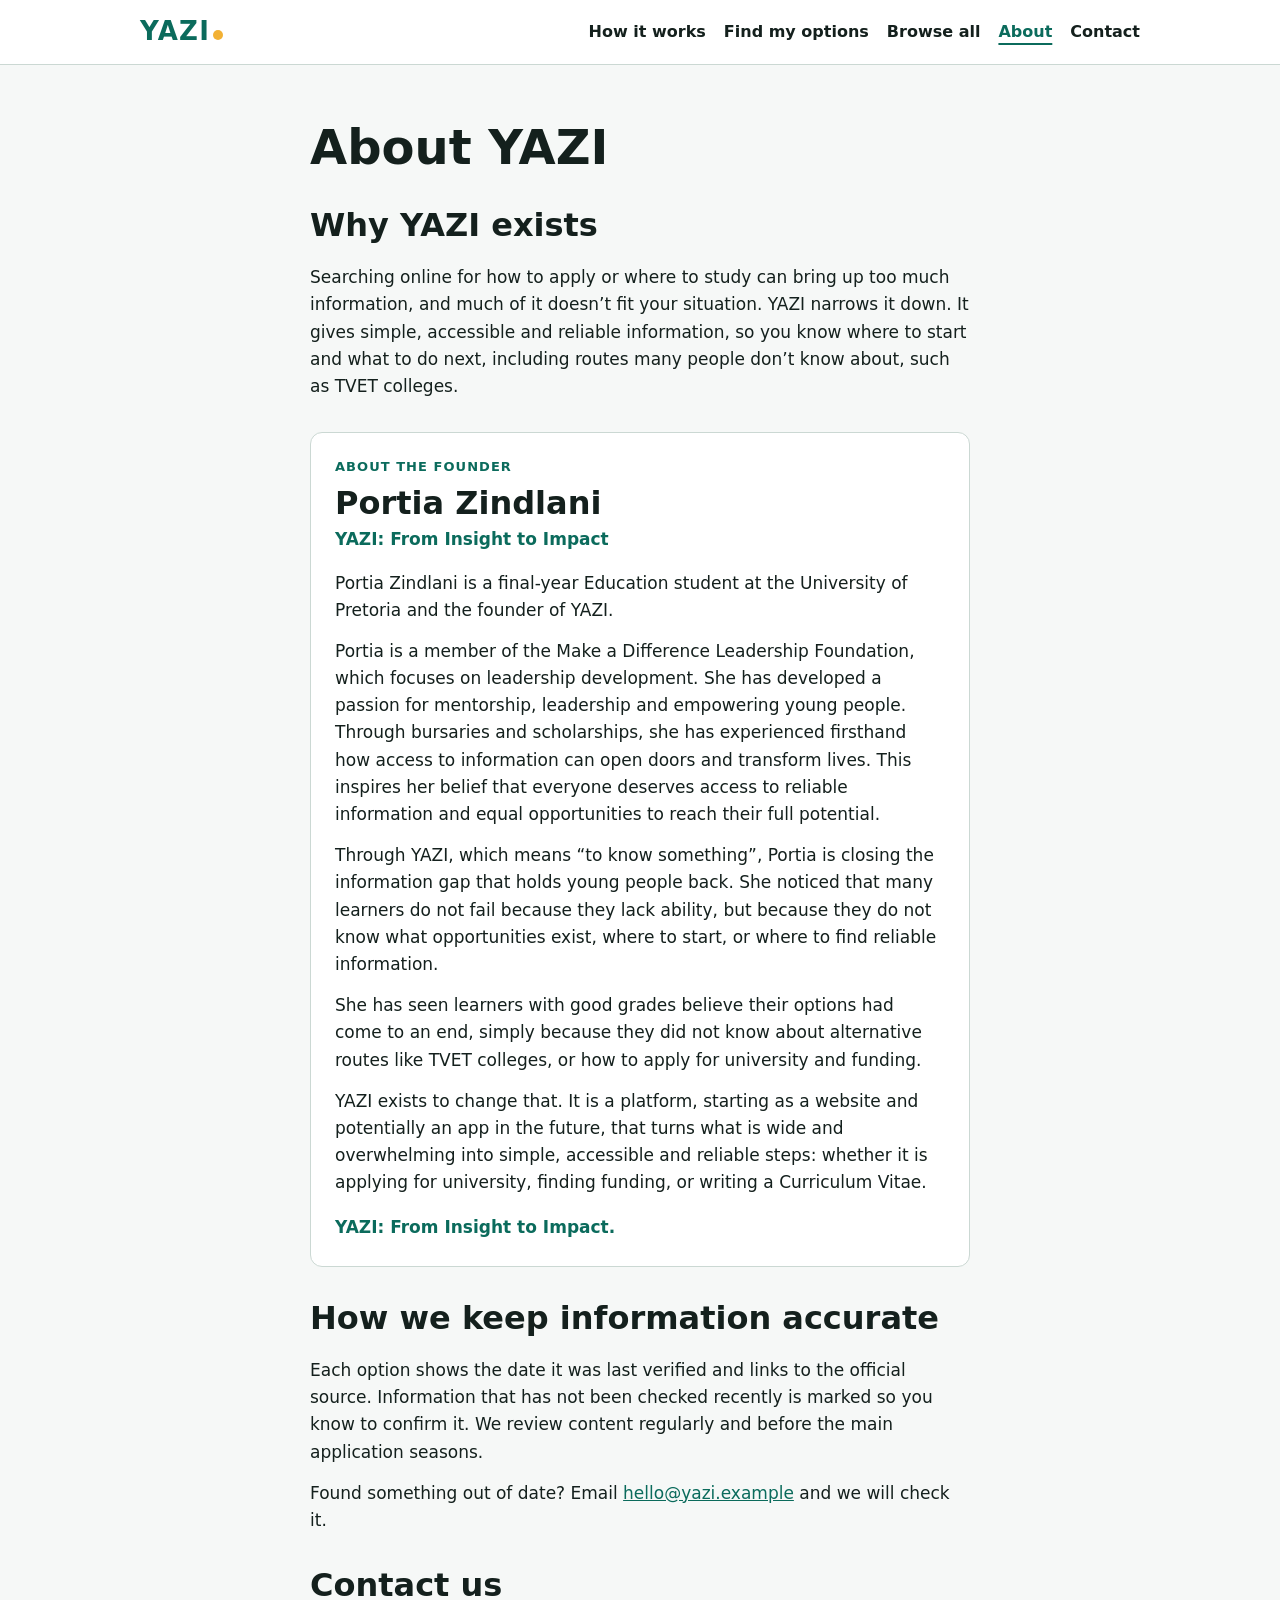
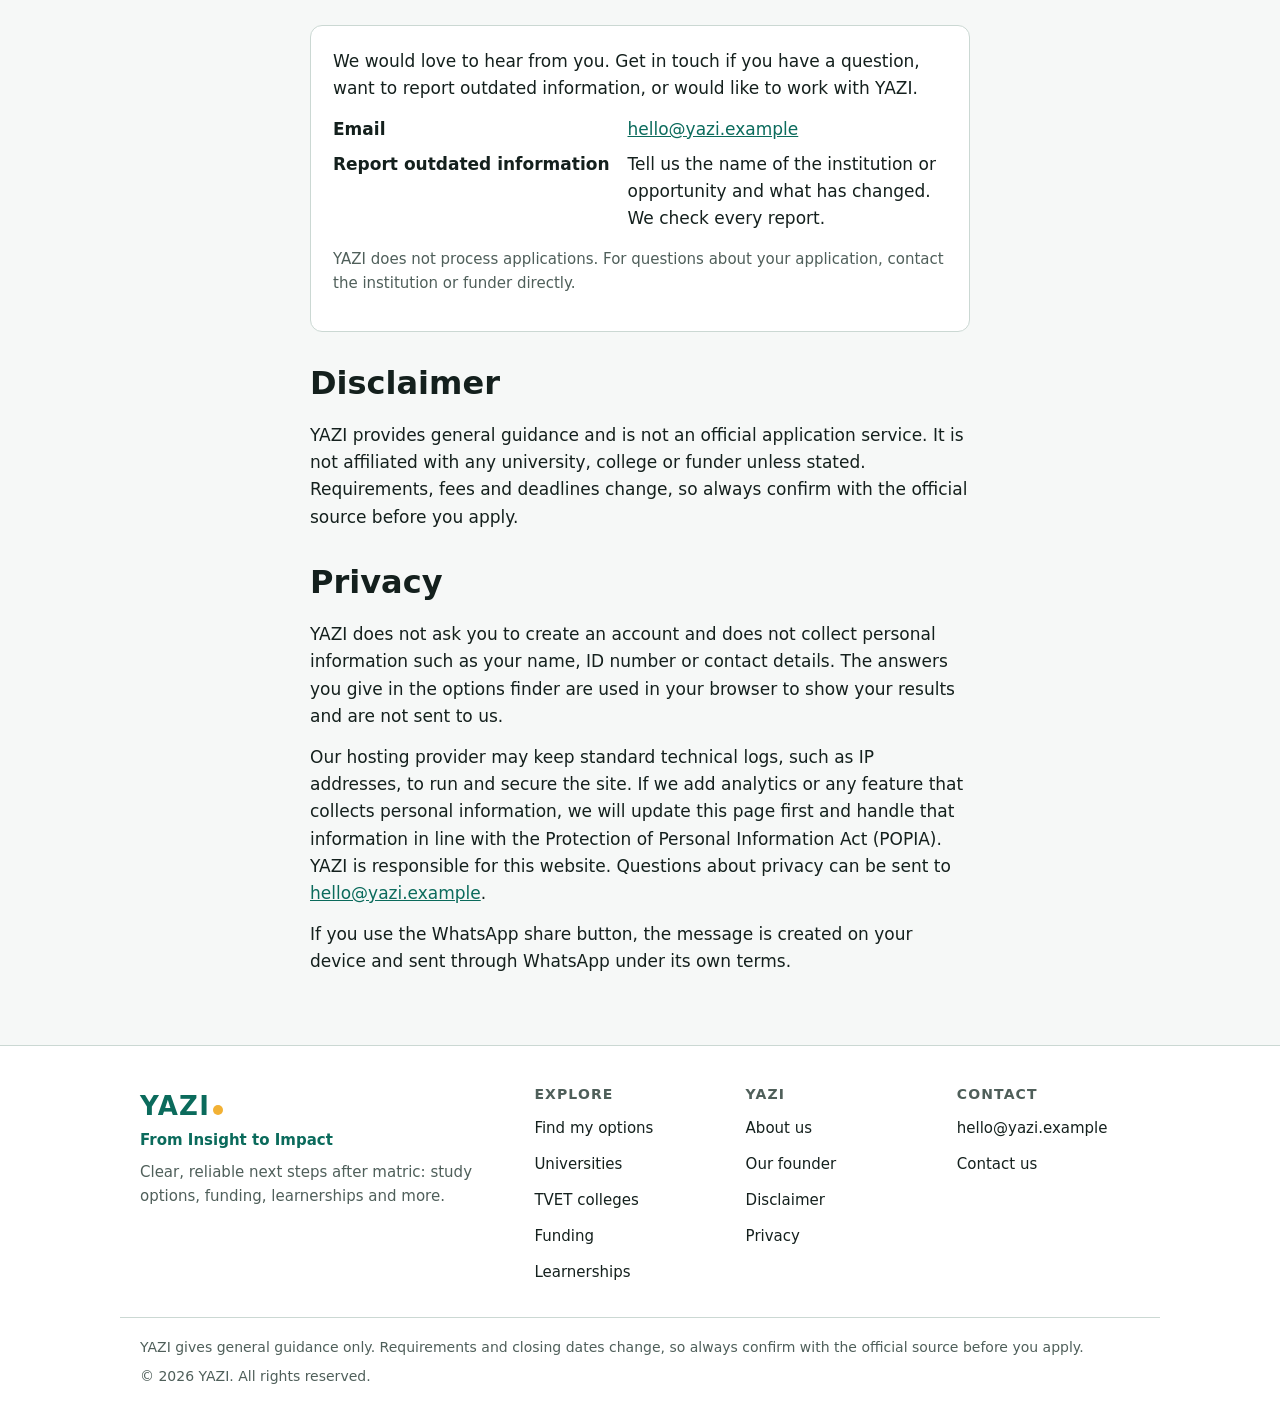
==== about.html @ 692c314c "First version of the YAZI website" ====
<!DOCTYPE html>
<html lang="en">
<head>
<meta charset="utf-8">
<meta name="viewport" content="width=device-width, initial-scale=1">
<title>About YAZI | Accuracy, disclaimer and privacy</title>
<meta name="description" content="Who is behind YAZI, how we keep information accurate, and how we handle your privacy.">
<meta property="og:type" content="website">
<meta property="og:site_name" content="YAZI">
<meta property="og:title" content="About YAZI | Accuracy, disclaimer and privacy">
<meta property="og:description" content="Who is behind YAZI, how we keep information accurate, and how we handle your privacy.">
<meta name="theme-color" content="#0b6b5c">
<link rel="icon" href="data:image/svg+xml,%3Csvg xmlns='http://www.w3.org/2000/svg' viewBox='0 0 100 100'%3E%3Crect width='100' height='100' rx='22' fill='%230b6b5c'/%3E%3Ccircle cx='72' cy='28' r='9' fill='%23f2b134'/%3E%3Ctext x='24' y='72' font-size='56' font-family='sans-serif' font-weight='800' fill='white'%3EY%3C/text%3E%3C/svg%3E">
<link rel="stylesheet" href="css/style.css">
<script>document.documentElement.className+=" js"</script>
</head>
<body>
<a class="skip" href="#main">Skip to the content</a>
<header class="site-header">
  <div class="wrap bar">
    <a class="logo" href="index.html" aria-label="YAZI home">YAZI<i></i></a>
    <button class="menu-btn" type="button" aria-expanded="false" aria-controls="main-nav">Menu</button>
    <nav id="main-nav" aria-label="Main">
      <a href="index.html#how">How it works</a>
      <a href="index.html#finder">Find my options</a>
      <a href="explore.html">Browse all</a>
      <a href="about.html" aria-current="page">About</a>
      <a href="about.html#contact">Contact</a>
    </nav>
  </div>
</header>
<main class="section" id="main">
  <div class="wrap narrow prose">
    <h1>About YAZI</h1>
    <h2>Why YAZI exists</h2>
    <p>Searching online for how to apply or where to study can bring up too much information, and much of it doesn’t fit your situation. YAZI narrows it down. It gives simple, accessible and reliable information, so you know where to start and what to do next, including routes many people don’t know about, such as TVET colleges.</p>

    <section class="founder" aria-labelledby="founder-title">
      <p class="eyebrow2">About the founder</p>
      <h2 id="founder-title">Portia Zindlani</h2>
      <p class="tagline">YAZI: From Insight to Impact</p>
      <p>Portia Zindlani is a final-year Education student at the University of Pretoria and the founder of YAZI.</p>
      <p>Portia is a member of the Make a Difference Leadership Foundation, which focuses on leadership development. She has developed a passion for mentorship, leadership and empowering young people. Through bursaries and scholarships, she has experienced firsthand how access to information can open doors and transform lives. This inspires her belief that everyone deserves access to reliable information and equal opportunities to reach their full potential.</p>
      <p>Through YAZI, which means “to know something”, Portia is closing the information gap that holds young people back. She noticed that many learners do not fail because they lack ability, but because they do not know what opportunities exist, where to start, or where to find reliable information.</p>
      <p>She has seen learners with good grades believe their options had come to an end, simply because they did not know about alternative routes like TVET colleges, or how to apply for university and funding.</p>
      <p>YAZI exists to change that. It is a platform, starting as a website and potentially an app in the future, that turns what is wide and overwhelming into simple, accessible and reliable steps: whether it is applying for university, finding funding, or writing a Curriculum Vitae.</p>
      <p class="tagline">YAZI: From Insight to Impact.</p>
    </section>

    <h2>How we keep information accurate</h2>
    <p>Each option shows the date it was last verified and links to the official source. Information that has not been checked recently is marked so you know to confirm it. We review content regularly and before the main application seasons.</p>
    <p>Found something out of date? Email <a data-email="Outdated information on YAZI" href="#contact">us</a> and we will check it.</p>

    <h2 id="contact">Contact us</h2>
    <div class="contact-box">
      <p>We would love to hear from you. Get in touch if you have a question, want to report outdated information, or would like to work with YAZI.</p>
      <dl class="contact-list">
        <dt>Email</dt><dd><a data-email="Enquiry from the YAZI website" href="#contact">Email us</a></dd>
        <dt>Report outdated information</dt><dd>Tell us the name of the institution or opportunity and what has changed. We check every report.</dd>
      </dl>
      <p class="muted">YAZI does not process applications. For questions about your application, contact the institution or funder directly.</p>
    </div>

    <h2 id="disclaimer">Disclaimer</h2>
    <p>YAZI provides general guidance and is not an official application service. It is not affiliated with any university, college or funder unless stated. Requirements, fees and deadlines change, so always confirm with the official source before you apply.</p>

    <h2 id="privacy">Privacy</h2>
    <p>YAZI does not ask you to create an account and does not collect personal information such as your name, ID number or contact details. The answers you give in the options finder are used in your browser to show your results and are not sent to us.</p>
    <p>Our hosting provider may keep standard technical logs, such as IP addresses, to run and secure the site. If we add analytics or any feature that collects personal information, we will update this page first and handle that information in line with the Protection of Personal Information Act (POPIA). YAZI is responsible for this website. Questions about privacy can be sent to <a data-email="Privacy question" href="#contact">our email</a>.</p>
    <p>If you use the WhatsApp share button, the message is created on your device and sent through WhatsApp under its own terms.</p>
  </div>
</main>
<footer class="site-footer">
  <div class="wrap foot-grid">
    <div class="foot-brand">
      <a class="logo" href="index.html" aria-label="YAZI home">YAZI<i></i></a>
      <p class="foot-tag">From Insight to Impact</p>
      <p class="muted">Clear, reliable next steps after matric: study options, funding, learnerships and more.</p>
    </div>
    <nav class="foot-links" aria-label="Explore">
      <h2>Explore</h2>
      <a href="index.html#finder">Find my options</a>
      <a href="explore.html#universities">Universities</a>
      <a href="explore.html#tvet">TVET colleges</a>
      <a href="explore.html#funding">Funding</a>
      <a href="explore.html#learnerships">Learnerships</a>
    </nav>
    <nav class="foot-links" aria-label="About YAZI">
      <h2>YAZI</h2>
      <a href="about.html">About us</a>
      <a href="about.html#founder-title">Our founder</a>
      <a href="about.html#disclaimer">Disclaimer</a>
      <a href="about.html#privacy">Privacy</a>
    </nav>
    <div class="foot-links">
      <h2>Contact</h2>
      <a data-email="Enquiry from the YAZI website" href="about.html#contact">Email us</a>
      <a href="about.html#contact">Contact us</a>
    </div>
  </div>
  <div class="wrap foot-bottom">
    <p>YAZI gives general guidance only. Requirements and closing dates change, so always confirm with the official source before you apply.</p>
    <p>&copy; <span id="year"></span> YAZI. All rights reserved.</p>
  </div>
</footer>
<script src="js/common.js"></script>
<script>document.getElementById("year").textContent=new Date().getFullYear()</script>
</body>
</html>
---- css/style.css ----
:root{--bg:#f6f8f7;--surface:#fff;--tint:#e8f1ee;--ink:#14201d;--muted:#4f5f5a;--line:#cbd8d3;--brand:#0b6b5c;--brand-ink:#fff;--accent:#f2b134;--warn-bg:#fff4d6;--warn-ink:#4a3600;--radius:12px}
@media (prefers-color-scheme:dark){:root{--bg:#0e1715;--surface:#16231f;--tint:#12201c;--ink:#e8f1ee;--muted:#9fb2ac;--line:#2a3b35;--brand:#4fc4af;--brand-ink:#06201b;--warn-bg:#3a2f0e;--warn-ink:#f6e3ad}}
*{box-sizing:border-box}
html{scroll-behavior:smooth;scroll-padding-top:72px}
body{margin:0;background:var(--bg);color:var(--ink);font:17px/1.6 "Trebuchet MS","Segoe UI",system-ui,sans-serif}
.wrap{max-width:1040px;margin:0 auto;padding:0 20px}
.narrow{max-width:700px}
h1{font-size:clamp(30px,6vw,48px);line-height:1.1;margin:0 0 16px}
h2{font-size:clamp(24px,4vw,32px);line-height:1.2;margin:0 0 20px}
h3{font-size:20px;line-height:1.3;margin:0 0 8px}
p{margin:0 0 14px}
a{color:var(--brand)}
.muted{color:var(--muted);font-size:15px}
.hide{display:none!important}
.skip{position:absolute;left:-999px;top:8px;background:var(--brand);color:var(--brand-ink);padding:10px 14px;border-radius:8px;z-index:10}
.skip:focus{left:8px}
:focus-visible{outline:3px solid var(--accent);outline-offset:2px}
.site-header{position:sticky;top:0;z-index:5;background:var(--surface);border-bottom:1px solid var(--line)}
.bar{display:flex;align-items:center;justify-content:space-between;gap:16px;min-height:64px;flex-wrap:wrap}
.logo{font-weight:800;font-size:26px;letter-spacing:.05em;color:var(--brand);text-decoration:none}
.logo i{display:inline-block;width:10px;height:10px;background:var(--accent);border-radius:50%;margin-left:3px}
nav{display:flex;gap:18px;flex-wrap:wrap}
nav a{color:var(--ink);text-decoration:none;font-weight:600;padding:10px 0;font-size:16px}
nav a:hover{color:var(--brand);text-decoration:underline}
.hero{background:linear-gradient(135deg,#0b6b5c 0%,#08493f 100%);color:#fff;padding:64px 0 72px}
.hero .lead{font-size:19px;max-width:620px;opacity:.95}
.eyebrow{display:inline-block;background:rgba(255,255,255,.16);border-radius:99px;padding:4px 14px;font-size:14px;font-weight:700;margin-bottom:16px}
.actions,.row{display:flex;flex-wrap:wrap;gap:12px;margin-top:8px}
.btn{display:inline-block;background:var(--brand);color:var(--brand-ink);border:2px solid var(--brand);border-radius:10px;padding:13px 22px;font:inherit;font-weight:700;text-decoration:none;cursor:pointer;min-height:50px}
.btn:hover{filter:brightness(1.08)}
.btn.alt{background:transparent;color:var(--brand)}
.hero .btn{background:var(--accent);border-color:var(--accent);color:#2b2100}
.hero .btn.alt{background:transparent;border-color:#fff;color:#fff}
.link{background:none;border:0;color:var(--brand);text-decoration:underline;font:inherit;padding:12px 0;min-height:44px;cursor:pointer}
.notice{background:var(--warn-bg);color:var(--warn-ink);border-radius:var(--radius);padding:12px 16px;font-size:15px;margin:22px 0 0}
.section{padding:56px 0}
.section.tint{background:var(--tint)}
.grid3{display:grid;grid-template-columns:repeat(auto-fit,minmax(250px,1fr));gap:18px}
.tile{background:var(--surface);border:1px solid var(--line);border-radius:var(--radius);padding:22px}
.tile p{margin:0;color:var(--muted)}
.num{display:inline-grid;place-items:center;width:34px;height:34px;border-radius:50%;background:var(--accent);color:#2b2100;font-weight:800;margin-bottom:10px}
.panel{background:var(--surface);border:1px solid var(--line);border-radius:var(--radius);padding:24px}
.prog{height:6px;background:var(--line);border-radius:3px;margin-bottom:16px;overflow:hidden}
.prog b{display:block;height:100%;background:var(--brand);transition:width .25s}
.opts{display:grid;gap:10px}
.opt{width:100%;text-align:left;padding:14px 16px;background:var(--surface);color:var(--ink);border:2px solid var(--line);border-radius:10px;font:inherit;min-height:56px;cursor:pointer}
.opt small{display:block;color:var(--muted);font-size:14px}
.opt:hover{border-color:var(--brand)}
select{width:100%;padding:14px;border:2px solid var(--line);border-radius:10px;background:var(--surface);color:var(--ink);font:inherit;min-height:56px;margin-bottom:12px}
.hope{font-size:19px;font-weight:700;border-left:6px solid var(--accent);padding:4px 0 4px 14px;margin:0 0 20px}
.card{background:var(--bg);border:1px solid var(--line);border-radius:var(--radius);padding:18px;margin:0 0 16px}
.card h3{font-size:21px}
.card h4{margin:14px 0 4px;font-size:15px;color:var(--muted)}
.card ul,.card ol{margin:0;padding-left:22px}
.card li{margin-bottom:4px}
.meta{font-size:14px;color:var(--muted);border-top:1px solid var(--line);margin-top:14px;padding-top:10px}
.stale{color:var(--warn-ink);background:var(--warn-bg);border-radius:6px;padding:4px 8px;display:inline-block;margin-top:4px}
.prose h2{margin-top:32px}
.site-footer{border-top:1px solid var(--line);padding:28px 0;font-size:15px;background:var(--surface)}
.site-footer p{margin:0 0 8px}
@media (max-width:560px){.hero{padding:44px 0 52px}.panel{padding:18px}}
@media (prefers-reduced-motion:reduce){html{scroll-behavior:auto}*{transition:none!important}}
.lead2{font-size:19px;color:var(--muted)}
.tabs{display:flex;flex-wrap:wrap;gap:8px;margin:18px 0 10px}
.tabs button{font:inherit;font-weight:700;padding:10px 18px;border-radius:99px;border:2px solid var(--brand);background:transparent;color:var(--brand);cursor:pointer;min-height:44px}
.tabs button[aria-pressed="true"]{background:var(--brand);color:var(--brand-ink)}
.filters{display:grid;grid-template-columns:repeat(auto-fit,minmax(210px,1fr));gap:12px;margin:12px 0}
.filters label{font-size:14px;font-weight:700;color:var(--muted)}
.filters select,.filters input{display:block;width:100%;margin:4px 0 0;padding:12px;border:2px solid var(--line);border-radius:10px;background:var(--surface);color:var(--ink);font:inherit;min-height:48px}
.badges{display:flex;flex-wrap:wrap;gap:6px;margin:0 0 10px}
.badge{font-size:13px;font-weight:700;padding:3px 10px;border-radius:99px;border:1px solid var(--line);background:var(--surface);color:var(--muted)}
.badge.s-open{border-color:var(--brand);color:var(--brand)}
.badge.s-soon{background:var(--warn-bg);color:var(--warn-ink);border-color:var(--accent)}
.badge.s-closed{text-decoration:line-through;text-decoration-thickness:1px}
.card .row{margin:10px 0}
.card .btn{padding:10px 16px;min-height:44px;font-size:16px}
.note{margin:0 0 4px}
.dirsum{margin:0 0 10px}

:root{color-scheme:light dark}
option{background:var(--surface);color:var(--ink)}
.notice:empty{display:none}
@media print{.site-header,.site-footer,.row,.no-print{display:none!important}body{background:#fff;color:#000}.card{break-inside:avoid}}
.founder{background:var(--surface);border:1px solid var(--line);border-radius:var(--radius);padding:24px;margin:32px 0}
.founder h2{margin:0 0 4px}
.eyebrow2{text-transform:uppercase;letter-spacing:.08em;font-size:13px;font-weight:800;color:var(--brand);margin:0 0 6px}
.tagline{font-weight:700;color:var(--brand);margin:0 0 16px}
.founder .tagline:last-child{margin:18px 0 0}
.facnote{background:var(--surface);border:1px solid var(--line);border-radius:var(--radius);padding:16px 18px;margin:0 0 20px}
.facnote h3{font-size:18px;margin:0 0 6px}
.facnote p:last-child{margin:0}

/* Footer */
.site-footer{padding:40px 0 24px}
.foot-grid{display:grid;grid-template-columns:2fr 1fr 1fr 1fr;gap:28px}
.foot-tag{font-weight:700;color:var(--brand);margin:6px 0 8px}
.foot-links{display:flex;flex-direction:column;gap:2px}
.foot-links h2{font-size:14px;text-transform:uppercase;letter-spacing:.08em;color:var(--muted);margin:0 0 6px}
.foot-links a{color:var(--ink);text-decoration:none;padding:5px 0;font-weight:400;font-size:15px}
.foot-links a:hover{color:var(--brand);text-decoration:underline}
.foot-bottom{border-top:1px solid var(--line);margin-top:28px;padding-top:18px;color:var(--muted);font-size:14px}
.foot-bottom p{margin:0 0 6px}
@media (max-width:700px){.foot-grid{grid-template-columns:1fr 1fr}.foot-brand{grid-column:1/-1}}


/* Navigation */
.menu-btn{display:none;font:inherit;font-weight:700;background:transparent;color:var(--brand);border:2px solid var(--brand);border-radius:10px;padding:8px 16px;min-height:44px;cursor:pointer}
nav a[aria-current="page"]{color:var(--brand);text-decoration:underline;text-underline-offset:6px;text-decoration-thickness:2px}
@media (max-width:760px){
  .js .menu-btn{display:inline-block}
  .js #main-nav{display:none;width:100%;flex-direction:column;gap:0;padding:0 0 12px}
  .js #main-nav.open{display:flex}
  .js #main-nav a{padding:12px 0;border-top:1px solid var(--line)}
}
/* Browse by category */
.cats{display:grid;grid-template-columns:repeat(auto-fit,minmax(180px,1fr));gap:14px}
.cat{display:block;background:var(--surface);border:1px solid var(--line);border-radius:var(--radius);padding:18px;text-decoration:none;color:var(--ink)}
.cat strong{display:block;font-size:18px;color:var(--brand);margin-bottom:4px}
.cat span{color:var(--muted);font-size:15px}
.cat:hover{border-color:var(--brand)}
/* Explore */
.shown-row{display:flex;justify-content:space-between;align-items:center;gap:12px;flex-wrap:wrap}
.shown-row p{margin:0}

/* Contact */
.contact-box{background:var(--surface);border:1px solid var(--line);border-radius:var(--radius);padding:22px;margin:0 0 8px}
.contact-list{display:grid;grid-template-columns:max-content 1fr;gap:8px 18px;margin:0 0 14px}
.contact-list dt{font-weight:700}
.contact-list dd{margin:0}
@media (max-width:560px){.contact-list{grid-template-columns:1fr}.contact-list dd{margin-bottom:8px}}

.bar{gap:14px 20px}
@media (max-width:760px){.js .menu-btn{margin-left:auto}}

/* Smooth motion */
@keyframes fadeIn{from{opacity:0;transform:translateY(6px)}to{opacity:1;transform:none}}
@keyframes slideIn{from{opacity:0;transform:translateX(18px)}to{opacity:1;transform:none}}
@keyframes slideBack{from{opacity:0;transform:translateX(-18px)}to{opacity:1;transform:none}}
@keyframes menuIn{from{opacity:0;transform:translateY(-6px)}to{opacity:1;transform:none}}
.fade-in{animation:fadeIn .28s cubic-bezier(.2,.7,.2,1) both}
.slide-in{animation:slideIn .26s cubic-bezier(.2,.7,.2,1) both}
.slide-in.back{animation-name:slideBack}
#finder .panel{will-change:height}
.btn,.opt,.tabs button,.link,.cat,.menu-btn,nav a,.foot-links a,select,input{transition:background-color .18s ease,border-color .18s ease,color .18s ease,box-shadow .18s ease,transform .12s ease,filter .18s ease}
.btn:active,.opt:active,.tabs button:active,.cat:active{transform:scale(.98)}
.opt.chosen{border-color:var(--brand);background:var(--tint)}
.opt:focus-visible{border-color:var(--brand)}
.cat:hover{transform:translateY(-2px)}
.prog b{transition:width .35s cubic-bezier(.2,.7,.2,1)}
@media (max-width:760px){.js #main-nav.open{animation:menuIn .2s ease-out both}}
@media (prefers-reduced-motion:reduce){.fade-in,.slide-in,.js #main-nav.open{animation:none!important}.cat:hover{transform:none}}
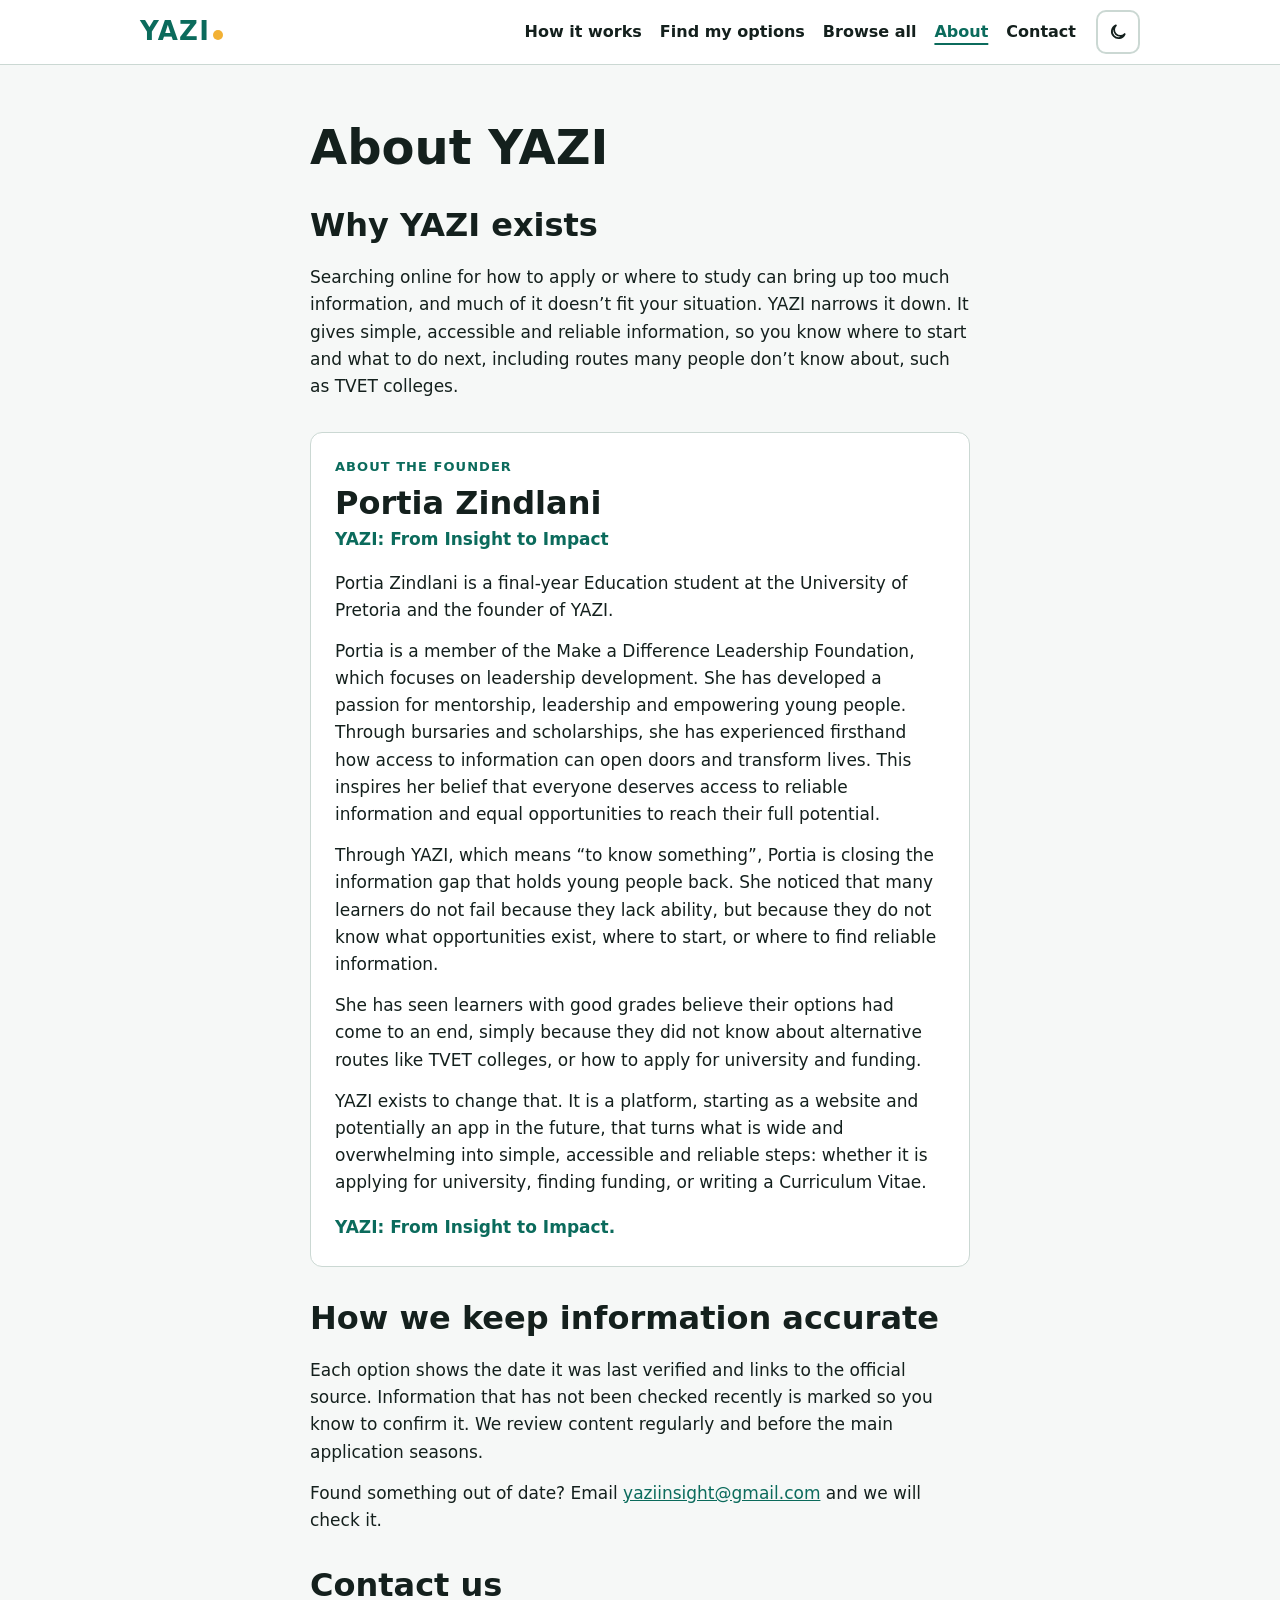
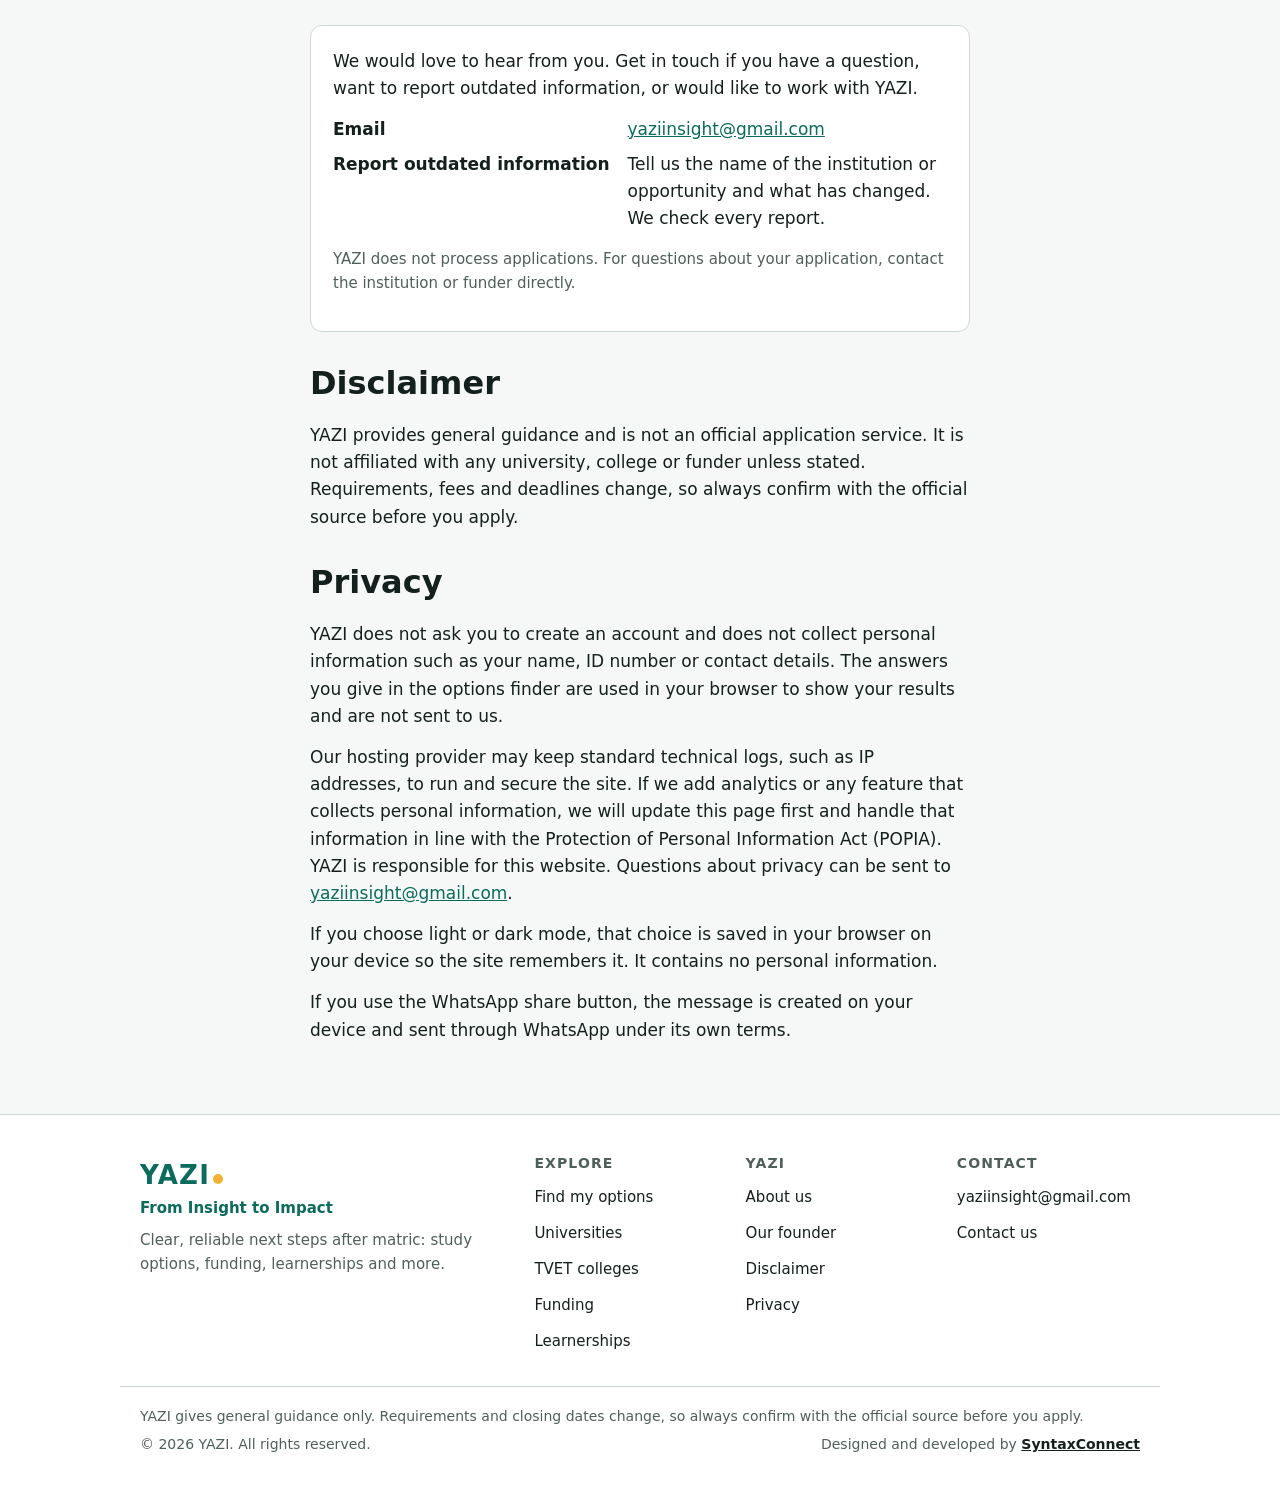
==== commit 3c771e33: "Contact email, live data updates, SyntaxConnect page, dark mode" ====
--- a/about.html
+++ b/about.html
@@ -12,7 +12,7 @@
 <meta name="theme-color" content="#0b6b5c">
 <link rel="icon" href="data:image/svg+xml,%3Csvg xmlns='http://www.w3.org/2000/svg' viewBox='0 0 100 100'%3E%3Crect width='100' height='100' rx='22' fill='%230b6b5c'/%3E%3Ccircle cx='72' cy='28' r='9' fill='%23f2b134'/%3E%3Ctext x='24' y='72' font-size='56' font-family='sans-serif' font-weight='800' fill='white'%3EY%3C/text%3E%3C/svg%3E">
 <link rel="stylesheet" href="css/style.css">
-<script>document.documentElement.className+=" js"</script>
+<script>document.documentElement.className+=" js";try{var t=localStorage.getItem("yazi-theme");if(t==="light"||t==="dark")document.documentElement.setAttribute("data-theme",t)}catch(e){}</script>
 </head>
 <body>
 <a class="skip" href="#main">Skip to the content</a>
@@ -27,6 +27,10 @@
       <a href="about.html" aria-current="page">About</a>
       <a href="about.html#contact">Contact</a>
     </nav>
+    <button class="theme-btn" type="button" aria-label="Switch to dark mode" title="Switch to dark mode">
+      <svg class="i-moon" aria-hidden="true" width="20" height="20" viewBox="0 0 24 24" fill="none" stroke="currentColor" stroke-width="2.2" stroke-linecap="round" stroke-linejoin="round"><path d="M20 14.5A8 8 0 1 1 9.5 4a6.5 6.5 0 0 0 10.5 10.5Z"/></svg>
+      <svg class="i-sun" aria-hidden="true" width="20" height="20" viewBox="0 0 24 24" fill="none" stroke="currentColor" stroke-width="2.2" stroke-linecap="round" stroke-linejoin="round"><circle cx="12" cy="12" r="4.2"/><path d="M12 2.5v2.2M12 19.3v2.2M2.5 12h2.2M19.3 12h2.2M5.3 5.3l1.6 1.6M17.1 17.1l1.6 1.6M5.3 18.7l1.6-1.6M17.1 6.9l1.6-1.6"/></svg>
+    </button>
   </div>
 </header>
 <main class="section" id="main">
@@ -67,6 +71,7 @@
     <h2 id="privacy">Privacy</h2>
     <p>YAZI does not ask you to create an account and does not collect personal information such as your name, ID number or contact details. The answers you give in the options finder are used in your browser to show your results and are not sent to us.</p>
     <p>Our hosting provider may keep standard technical logs, such as IP addresses, to run and secure the site. If we add analytics or any feature that collects personal information, we will update this page first and handle that information in line with the Protection of Personal Information Act (POPIA). YAZI is responsible for this website. Questions about privacy can be sent to <a data-email="Privacy question" href="#contact">our email</a>.</p>
+    <p>If you choose light or dark mode, that choice is saved in your browser on your device so the site remembers it. It contains no personal information.</p>
     <p>If you use the WhatsApp share button, the message is created on your device and sent through WhatsApp under its own terms.</p>
   </div>
 </main>
@@ -100,7 +105,7 @@
   </div>
   <div class="wrap foot-bottom">
     <p>YAZI gives general guidance only. Requirements and closing dates change, so always confirm with the official source before you apply.</p>
-    <p>&copy; <span id="year"></span> YAZI. All rights reserved.</p>
+    <div class="foot-legal"><p>&copy; <span id="year"></span> YAZI. All rights reserved.</p><p>Designed and developed by <a class="credit" href="syntaxconnect.html">SyntaxConnect</a></p></div>
   </div>
 </footer>
 <script src="js/common.js"></script>
--- a/css/style.css
+++ b/css/style.css
@@ -1,5 +1,8 @@
 :root{--bg:#f6f8f7;--surface:#fff;--tint:#e8f1ee;--ink:#14201d;--muted:#4f5f5a;--line:#cbd8d3;--brand:#0b6b5c;--brand-ink:#fff;--accent:#f2b134;--warn-bg:#fff4d6;--warn-ink:#4a3600;--radius:12px}
-@media (prefers-color-scheme:dark){:root{--bg:#0e1715;--surface:#16231f;--tint:#12201c;--ink:#e8f1ee;--muted:#9fb2ac;--line:#2a3b35;--brand:#4fc4af;--brand-ink:#06201b;--warn-bg:#3a2f0e;--warn-ink:#f6e3ad}}
+:root{color-scheme:light}
+/* Dark mode: follows the device unless the visitor picks a mode with the header switch */
+@media (prefers-color-scheme:dark){:root:not([data-theme=light]){--bg:#0e1715;--surface:#16231f;--tint:#12201c;--ink:#e8f1ee;--muted:#9fb2ac;--line:#2a3b35;--brand:#4fc4af;--brand-ink:#06201b;--warn-bg:#3a2f0e;--warn-ink:#f6e3ad;color-scheme:dark}}
+:root[data-theme=dark]{--bg:#0e1715;--surface:#16231f;--tint:#12201c;--ink:#e8f1ee;--muted:#9fb2ac;--line:#2a3b35;--brand:#4fc4af;--brand-ink:#06201b;--warn-bg:#3a2f0e;--warn-ink:#f6e3ad;color-scheme:dark}
 *{box-sizing:border-box}
 html{scroll-behavior:smooth;scroll-padding-top:72px}
 body{margin:0;background:var(--bg);color:var(--ink);font:17px/1.6 "Trebuchet MS","Segoe UI",system-ui,sans-serif}
@@ -149,3 +152,24 @@
 .prog b{transition:width .35s cubic-bezier(.2,.7,.2,1)}
 @media (max-width:760px){.js #main-nav.open{animation:menuIn .2s ease-out both}}
 @media (prefers-reduced-motion:reduce){.fade-in,.slide-in,.js #main-nav.open{animation:none!important}.cat:hover{transform:none}}
+
+
+.foot-legal{display:flex;justify-content:space-between;flex-wrap:wrap;gap:4px 24px}
+.foot-legal strong{color:var(--ink)}
+.foot-legal .credit{color:var(--ink);font-weight:700}
+.foot-legal .credit:hover{color:var(--brand)}
+
+/* Light / dark switch */
+.theme-btn{display:inline-flex;align-items:center;justify-content:center;width:44px;height:44px;flex:none;border-radius:10px;border:2px solid var(--line);background:transparent;color:var(--ink);cursor:pointer;transition:border-color .18s ease,color .18s ease,background-color .18s ease,transform .12s ease}
+.theme-btn:hover{border-color:var(--brand);color:var(--brand)}
+.theme-btn:active{transform:scale(.94)}
+.theme-btn .i-sun{display:none}
+.theme-btn[data-mode=dark] .i-sun{display:block}
+.theme-btn[data-mode=dark] .i-moon{display:none}
+.theme-anim,.theme-anim *{transition:background-color .3s ease,color .3s ease,border-color .3s ease!important}
+@media (max-width:760px){
+  .js .theme-btn{order:1;margin-left:auto}
+  .js .menu-btn{order:2;margin-left:0}
+  .js #main-nav{order:3}
+}
+@media (min-width:761px){#main-nav{margin-left:auto}}
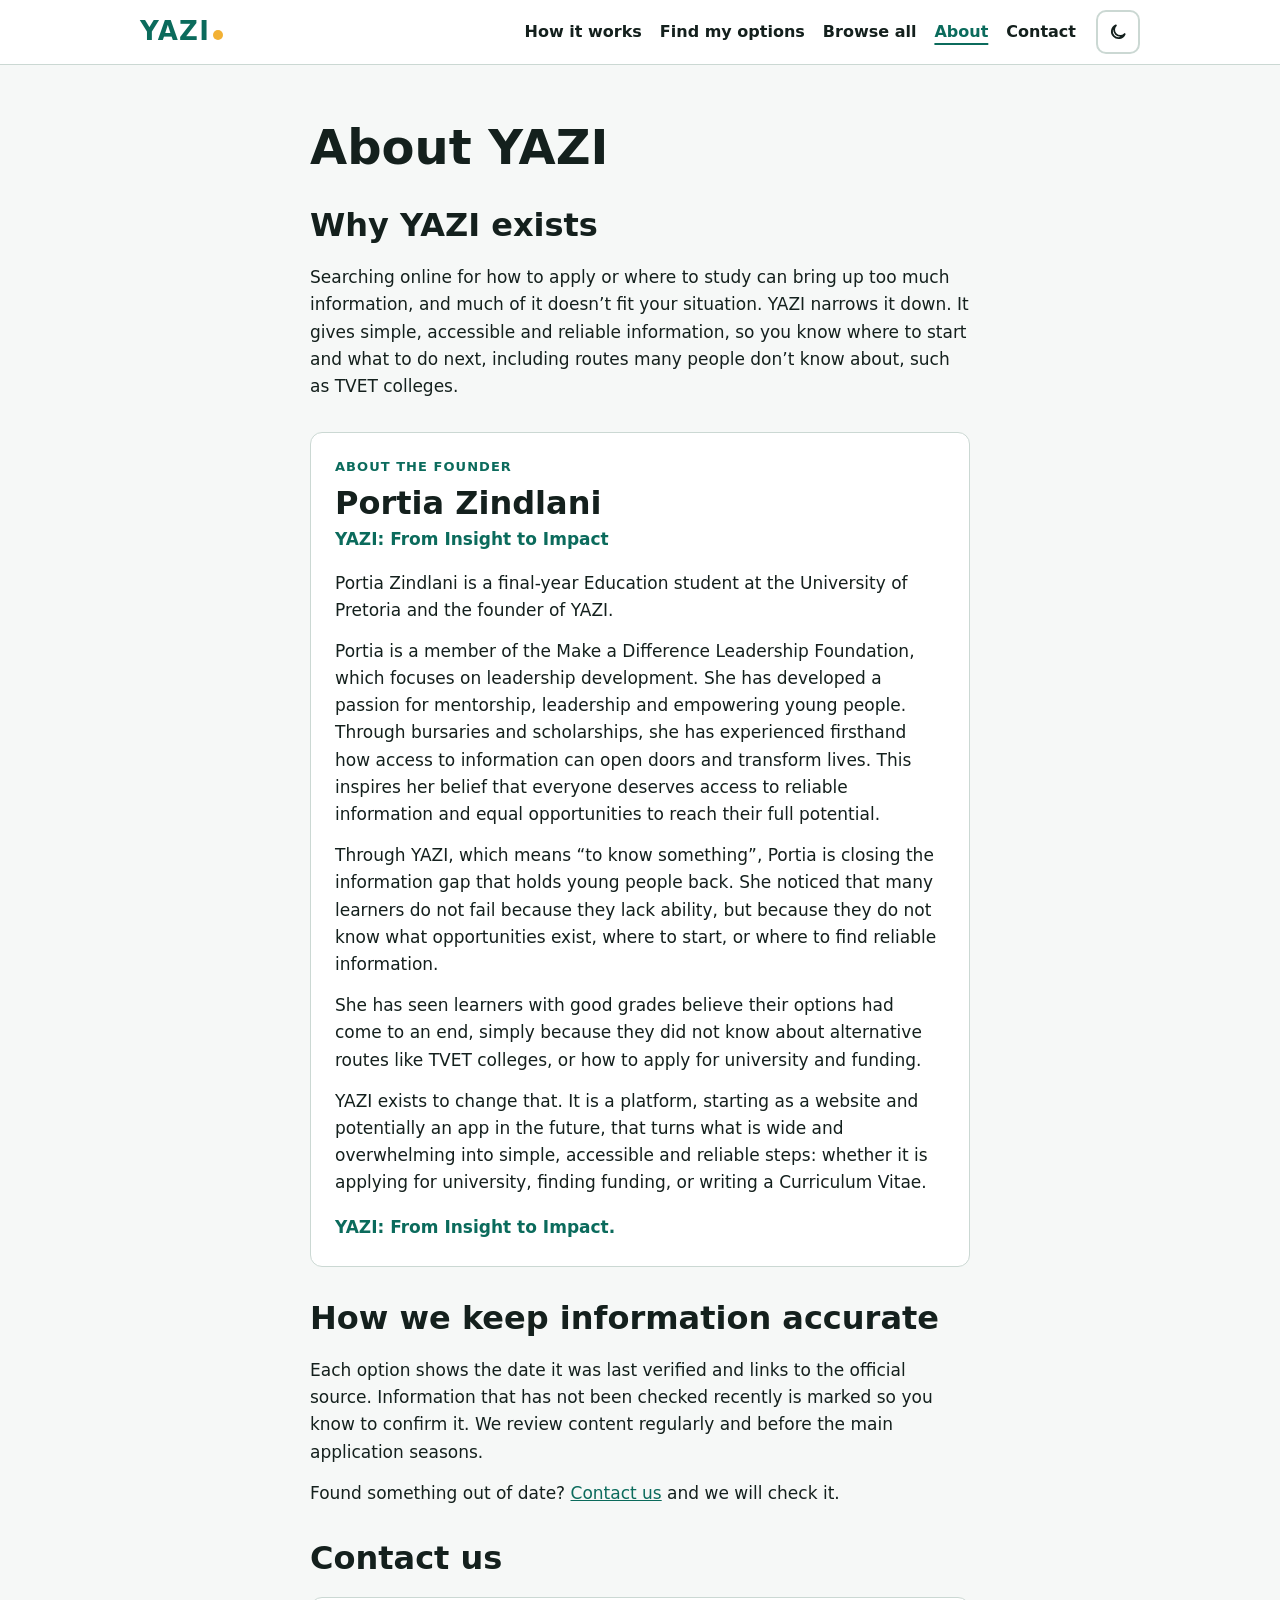
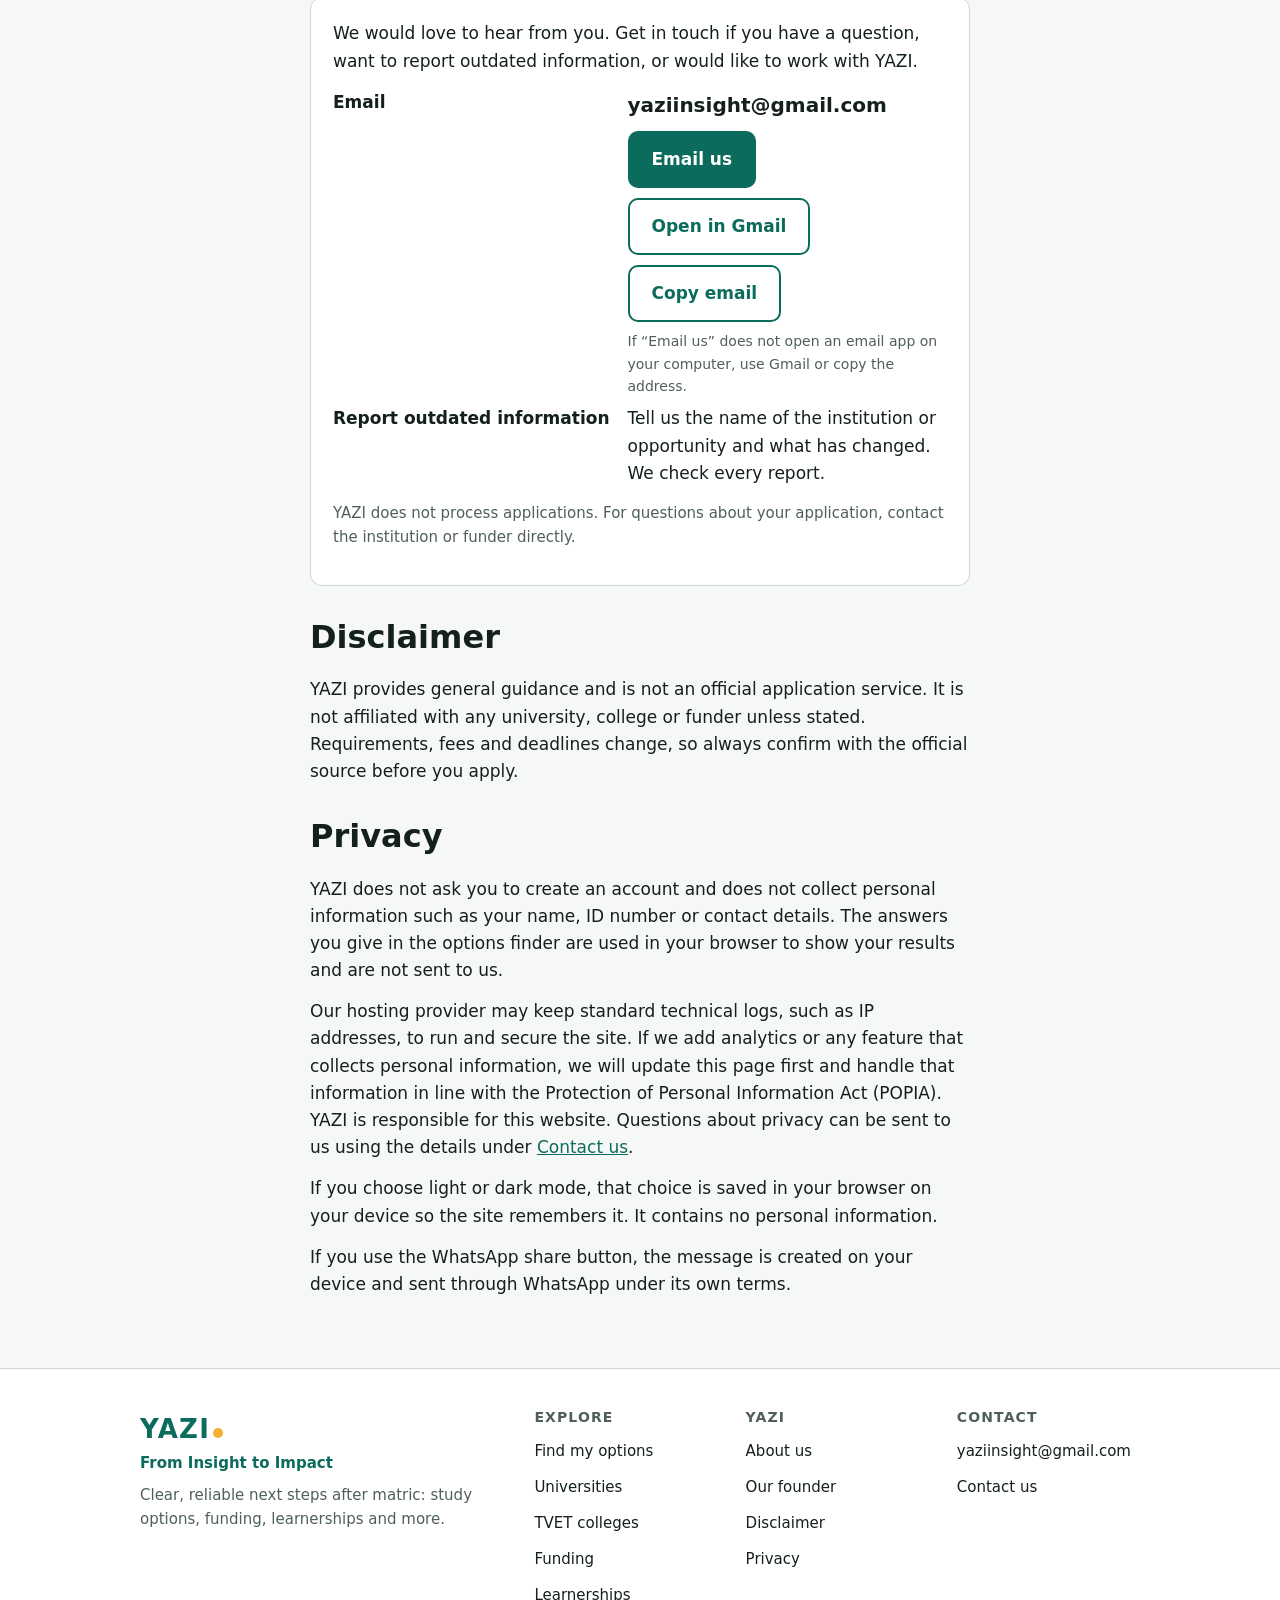
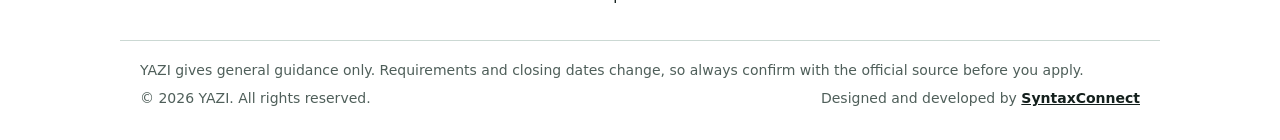
==== commit b4facb22: "Contact email, live data updates, SyntaxConnect page, dark mode, email options" ====
--- a/about.html
+++ b/about.html
@@ -53,13 +53,21 @@
 
     <h2>How we keep information accurate</h2>
     <p>Each option shows the date it was last verified and links to the official source. Information that has not been checked recently is marked so you know to confirm it. We review content regularly and before the main application seasons.</p>
-    <p>Found something out of date? Email <a data-email="Outdated information on YAZI" href="#contact">us</a> and we will check it.</p>
+    <p>Found something out of date? <a href="#contact">Contact us</a> and we will check it.</p>
 
     <h2 id="contact">Contact us</h2>
     <div class="contact-box">
       <p>We would love to hear from you. Get in touch if you have a question, want to report outdated information, or would like to work with YAZI.</p>
       <dl class="contact-list">
-        <dt>Email</dt><dd><a data-email="Enquiry from the YAZI website" href="#contact">Email us</a></dd>
+        <dt>Email</dt><dd>
+          <p class="email-addr" data-email-text></p>
+          <div class="email-actions">
+            <a class="btn" data-mailto="Enquiry from the YAZI website" href="#contact">Email us</a>
+            <a class="btn alt" data-gmail="Enquiry from the YAZI website" href="#contact" target="_blank" rel="noopener">Open in Gmail</a>
+            <button class="btn alt" type="button" data-copy-email>Copy email</button>
+          </div>
+          <p class="muted small-note" id="copy-status" aria-live="polite">If “Email us” does not open an email app on your computer, use Gmail or copy the address.</p>
+        </dd>
         <dt>Report outdated information</dt><dd>Tell us the name of the institution or opportunity and what has changed. We check every report.</dd>
       </dl>
       <p class="muted">YAZI does not process applications. For questions about your application, contact the institution or funder directly.</p>
@@ -70,7 +78,7 @@
 
     <h2 id="privacy">Privacy</h2>
     <p>YAZI does not ask you to create an account and does not collect personal information such as your name, ID number or contact details. The answers you give in the options finder are used in your browser to show your results and are not sent to us.</p>
-    <p>Our hosting provider may keep standard technical logs, such as IP addresses, to run and secure the site. If we add analytics or any feature that collects personal information, we will update this page first and handle that information in line with the Protection of Personal Information Act (POPIA). YAZI is responsible for this website. Questions about privacy can be sent to <a data-email="Privacy question" href="#contact">our email</a>.</p>
+    <p>Our hosting provider may keep standard technical logs, such as IP addresses, to run and secure the site. If we add analytics or any feature that collects personal information, we will update this page first and handle that information in line with the Protection of Personal Information Act (POPIA). YAZI is responsible for this website. Questions about privacy can be sent to us using the details under <a href="#contact">Contact us</a>.</p>
     <p>If you choose light or dark mode, that choice is saved in your browser on your device so the site remembers it. It contains no personal information.</p>
     <p>If you use the WhatsApp share button, the message is created on your device and sent through WhatsApp under its own terms.</p>
   </div>
@@ -99,7 +107,7 @@
     </nav>
     <div class="foot-links">
       <h2>Contact</h2>
-      <a data-email="Enquiry from the YAZI website" href="about.html#contact">Email us</a>
+      <span class="foot-email" data-email-text></span>
       <a href="about.html#contact">Contact us</a>
     </div>
   </div>
--- a/css/style.css
+++ b/css/style.css
@@ -173,3 +173,9 @@
   .js #main-nav{order:3}
 }
 @media (min-width:761px){#main-nav{margin-left:auto}}
+
+/* Contact email */
+.email-addr{font-size:20px;font-weight:700;margin:0 0 10px;word-break:break-all;user-select:all}
+.email-actions{display:flex;flex-wrap:wrap;gap:10px;margin-bottom:8px}
+.small-note{font-size:14px;margin:0}
+.foot-email{padding:5px 0;font-size:15px;word-break:break-all;user-select:all}
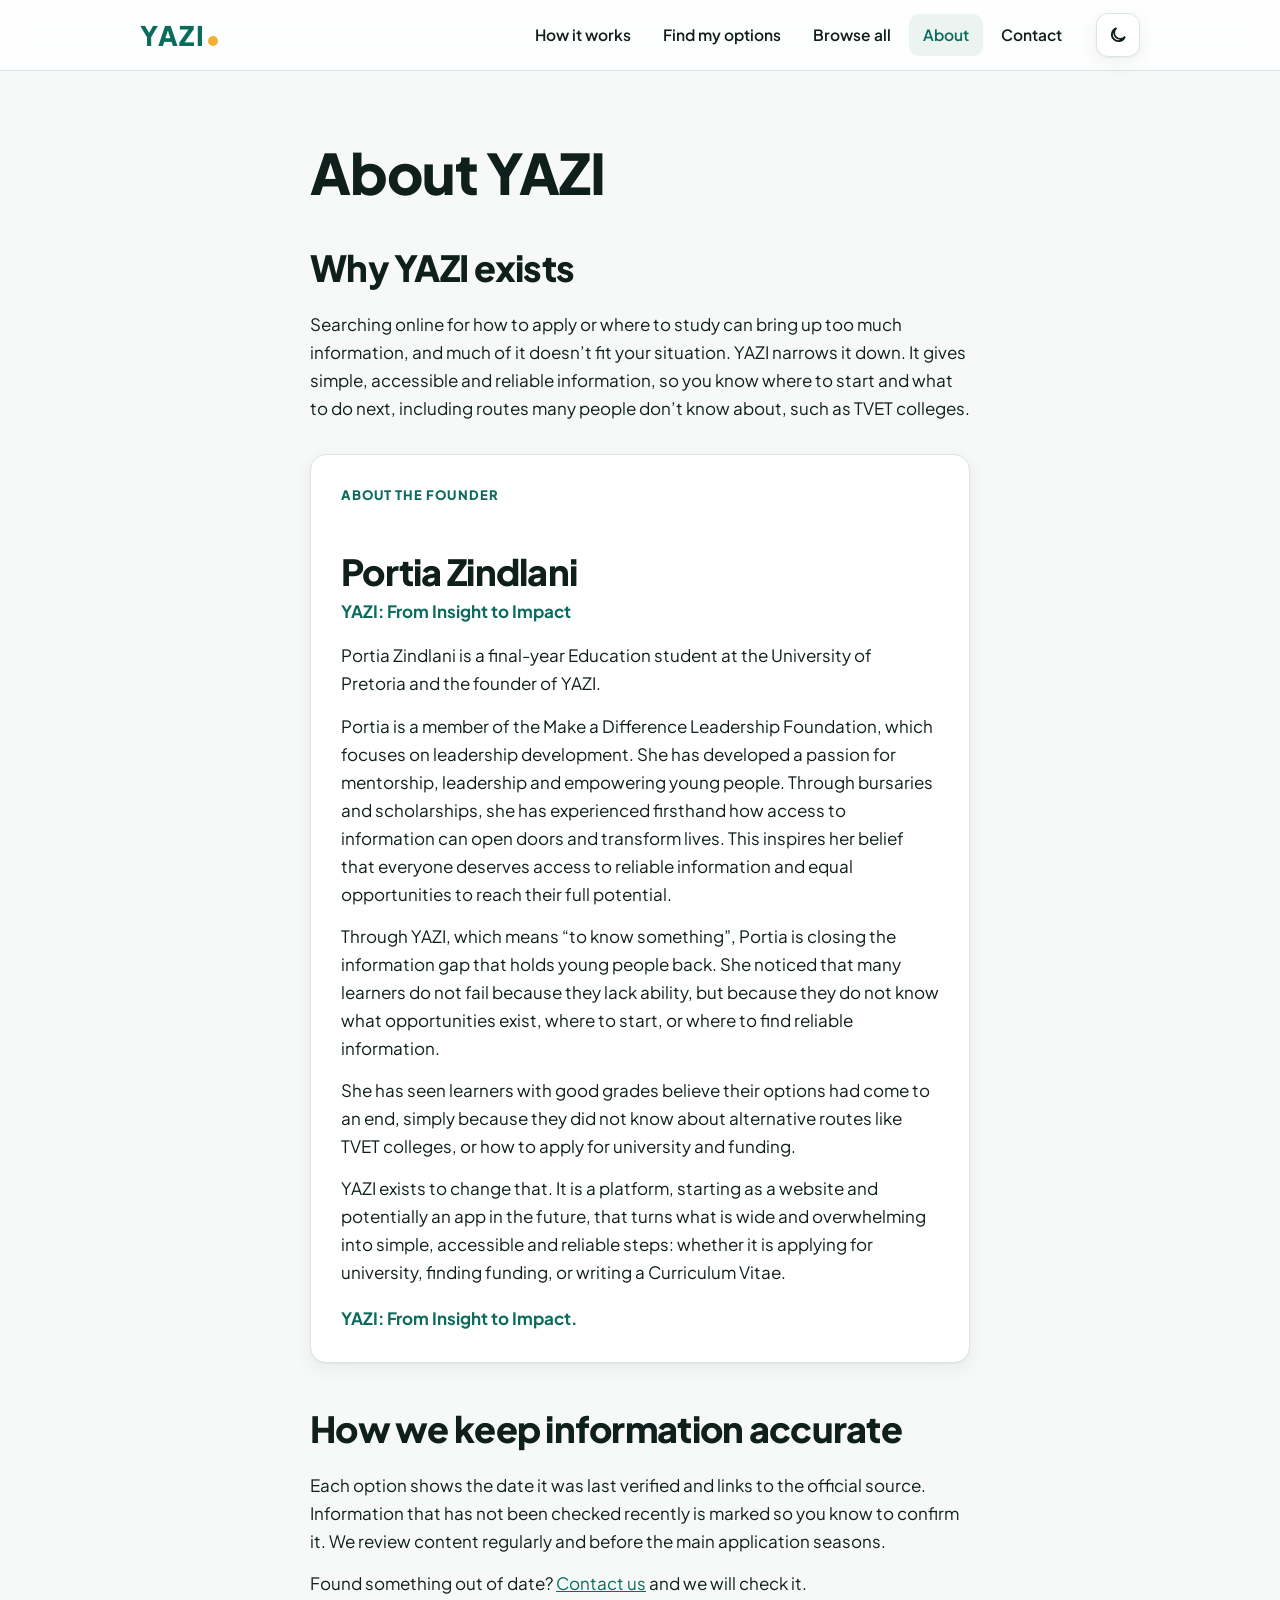
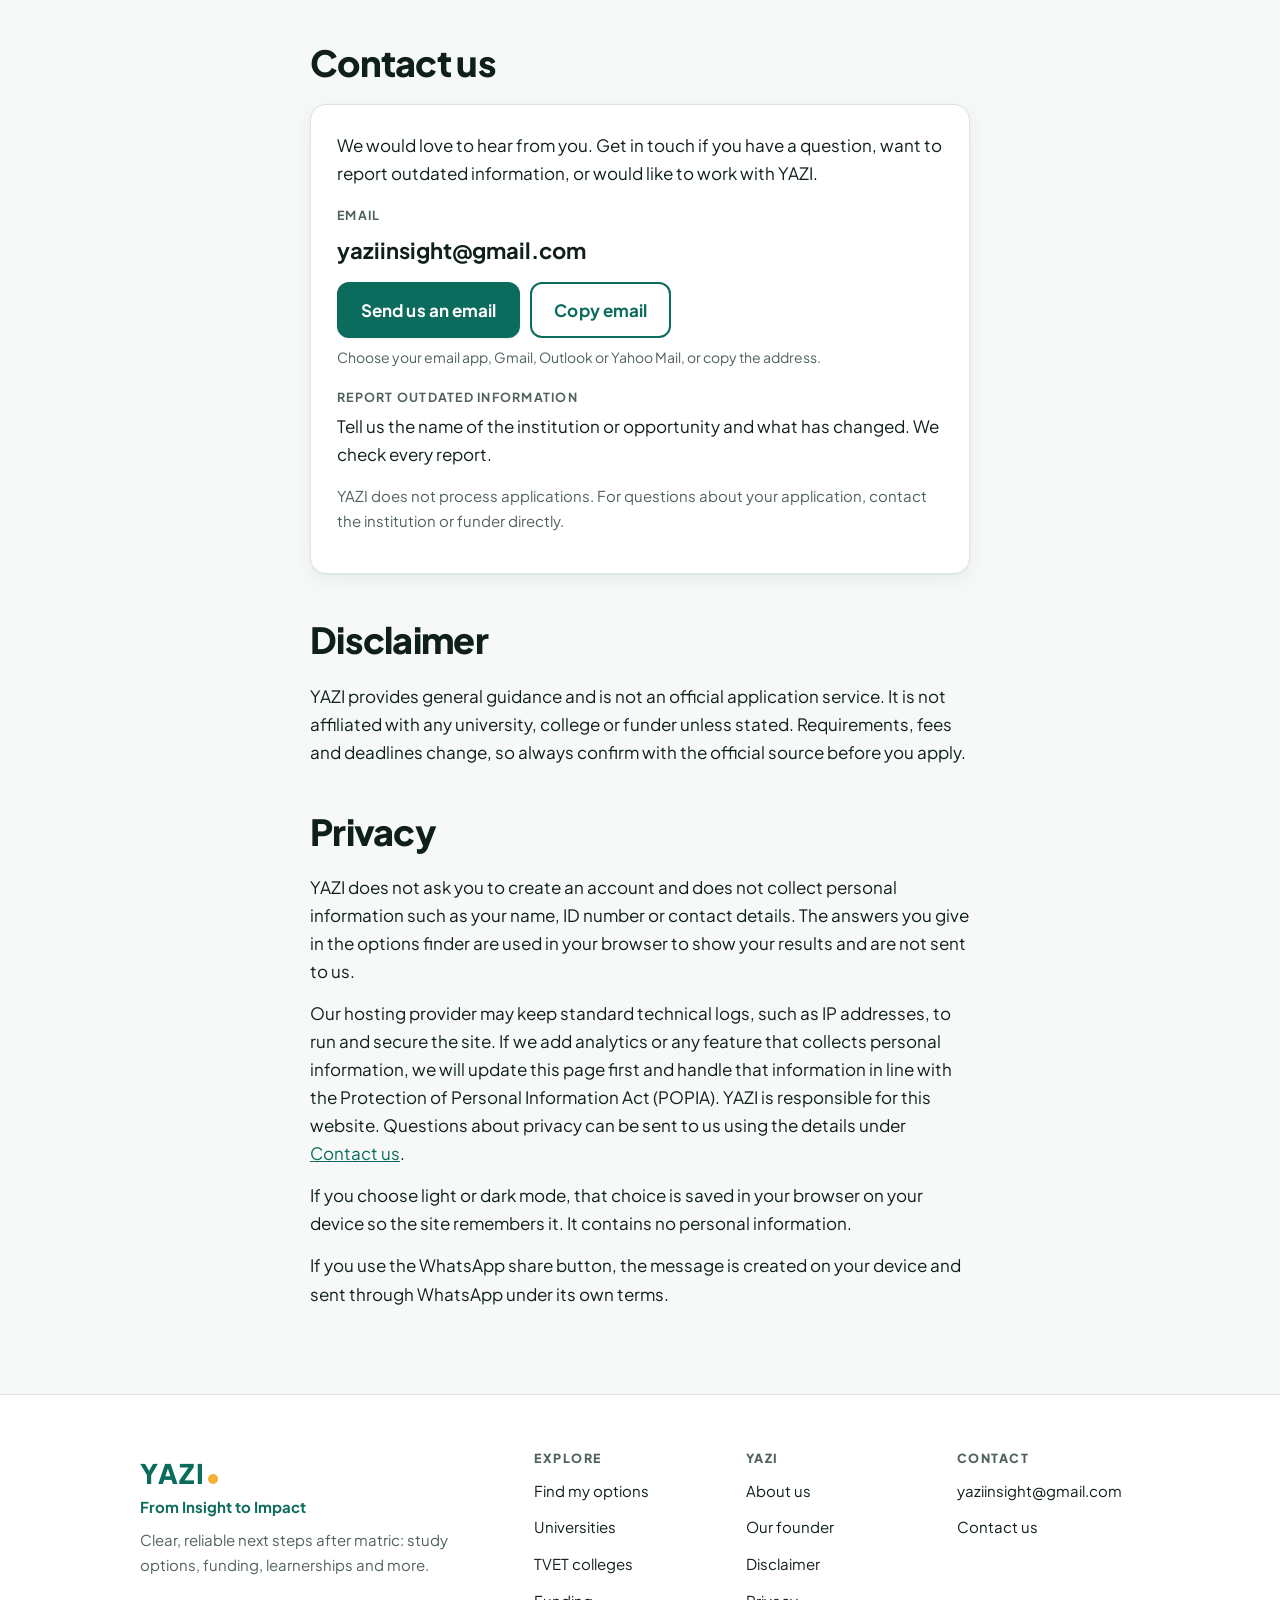
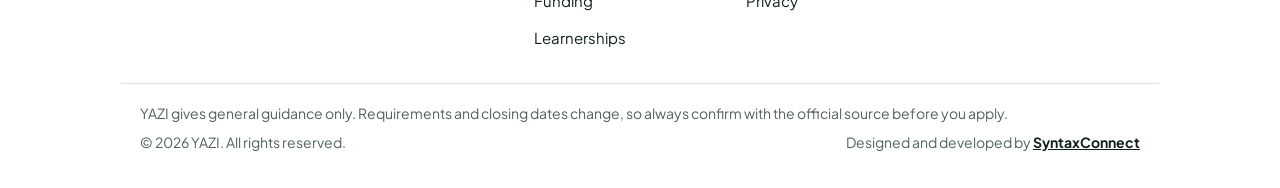
==== commit ae002778: "Design refresh, dark mode, email options, SyntaxConnect page, live data updates" ====
--- a/about.html
+++ b/about.html
@@ -11,6 +11,9 @@
 <meta property="og:description" content="Who is behind YAZI, how we keep information accurate, and how we handle your privacy.">
 <meta name="theme-color" content="#0b6b5c">
 <link rel="icon" href="data:image/svg+xml,%3Csvg xmlns='http://www.w3.org/2000/svg' viewBox='0 0 100 100'%3E%3Crect width='100' height='100' rx='22' fill='%230b6b5c'/%3E%3Ccircle cx='72' cy='28' r='9' fill='%23f2b134'/%3E%3Ctext x='24' y='72' font-size='56' font-family='sans-serif' font-weight='800' fill='white'%3EY%3C/text%3E%3C/svg%3E">
+<link rel="preconnect" href="https://fonts.googleapis.com">
+<link rel="preconnect" href="https://fonts.gstatic.com" crossorigin>
+<link href="https://fonts.googleapis.com/css2?family=Plus+Jakarta+Sans:wght@400;500;600;700;800&amp;display=swap" rel="stylesheet">
 <link rel="stylesheet" href="css/style.css">
 <script>document.documentElement.className+=" js";try{var t=localStorage.getItem("yazi-theme");if(t==="light"||t==="dark")document.documentElement.setAttribute("data-theme",t)}catch(e){}</script>
 </head>
@@ -60,13 +63,12 @@
       <p>We would love to hear from you. Get in touch if you have a question, want to report outdated information, or would like to work with YAZI.</p>
       <dl class="contact-list">
         <dt>Email</dt><dd>
-          <p class="email-addr" data-email-text></p>
+          <p class="email-addr">yaziinsight@gmail.com</p>
           <div class="email-actions">
-            <a class="btn" data-mailto="Enquiry from the YAZI website" href="#contact">Email us</a>
-            <a class="btn alt" data-gmail="Enquiry from the YAZI website" href="#contact" target="_blank" rel="noopener">Open in Gmail</a>
+            <a class="btn" href="mailto:yaziinsight@gmail.com?subject=Enquiry%20from%20the%20YAZI%20website" data-email-options>Send us an email</a>
             <button class="btn alt" type="button" data-copy-email>Copy email</button>
           </div>
-          <p class="muted small-note" id="copy-status" aria-live="polite">If “Email us” does not open an email app on your computer, use Gmail or copy the address.</p>
+          <p class="muted small-note" id="copy-status" aria-live="polite">Choose your email app, Gmail, Outlook or Yahoo Mail, or copy the address.</p>
         </dd>
         <dt>Report outdated information</dt><dd>Tell us the name of the institution or opportunity and what has changed. We check every report.</dd>
       </dl>
@@ -107,7 +109,7 @@
     </nav>
     <div class="foot-links">
       <h2>Contact</h2>
-      <span class="foot-email" data-email-text></span>
+      <a class="foot-email" href="mailto:yaziinsight@gmail.com?subject=Enquiry%20from%20the%20YAZI%20website" data-email-options>yaziinsight@gmail.com</a>
       <a href="about.html#contact">Contact us</a>
     </div>
   </div>
--- a/css/style.css
+++ b/css/style.css
@@ -179,3 +179,170 @@
 .email-actions{display:flex;flex-wrap:wrap;gap:10px;margin-bottom:8px}
 .small-note{font-size:14px;margin:0}
 .foot-email{padding:5px 0;font-size:15px;word-break:break-all;user-select:all}
+
+/* =====================================================================
+   Design refresh: typography, depth and polish in light and dark mode
+   ===================================================================== */
+:root{
+  --bg:#f6f9f8;--surface:#ffffff;--surface-2:#f1f6f4;--tint:#ecf4f1;--ink:#0f1f1b;--muted:#51625d;--line:#dbe6e2;
+  --brand:#0b6b5c;--brand-2:#0e8571;--brand-ink:#ffffff;--accent:#f2b134;--accent-ink:#2b2100;
+  --warn-bg:#fff6dc;--warn-ink:#4a3600;--radius:16px;
+  --shadow:0 1px 2px rgba(15,40,34,.05),0 6px 20px rgba(15,40,34,.06);
+  --shadow-lg:0 2px 6px rgba(15,40,34,.06),0 18px 40px rgba(15,40,34,.10);
+  --hero-a:#0b6b5c;--hero-b:#073f36;--header-bg:rgba(255,255,255,.82);
+}
+@media (prefers-color-scheme:dark){:root:not([data-theme=light]){
+  --bg:#0a1311;--surface:#101b18;--surface-2:#15231f;--tint:#0d1815;--ink:#e8f2ef;--muted:#9fb3ad;--line:#213330;
+  --brand:#47c7af;--brand-2:#5fd6bf;--brand-ink:#04211b;--warn-bg:#2f2709;--warn-ink:#f7e2a6;
+  --shadow:0 1px 2px rgba(0,0,0,.35),0 6px 20px rgba(0,0,0,.25);
+  --shadow-lg:0 2px 6px rgba(0,0,0,.4),0 18px 40px rgba(0,0,0,.35);
+  --hero-a:#0a5c4f;--hero-b:#05261f;--header-bg:rgba(10,19,17,.78);
+}}
+:root[data-theme=dark]{
+  --bg:#0a1311;--surface:#101b18;--surface-2:#15231f;--tint:#0d1815;--ink:#e8f2ef;--muted:#9fb3ad;--line:#213330;
+  --brand:#47c7af;--brand-2:#5fd6bf;--brand-ink:#04211b;--warn-bg:#2f2709;--warn-ink:#f7e2a6;
+  --shadow:0 1px 2px rgba(0,0,0,.35),0 6px 20px rgba(0,0,0,.25);
+  --shadow-lg:0 2px 6px rgba(0,0,0,.4),0 18px 40px rgba(0,0,0,.35);
+  --hero-a:#0a5c4f;--hero-b:#05261f;--header-bg:rgba(10,19,17,.78);
+}
+
+body{font-family:"Plus Jakarta Sans","Segoe UI",system-ui,-apple-system,sans-serif;font-size:17px;line-height:1.65;-webkit-font-smoothing:antialiased;text-rendering:optimizeLegibility}
+h1,h2,h3{letter-spacing:-.02em;font-weight:800}
+h1{font-size:clamp(34px,5.6vw,56px);line-height:1.06}
+h2{font-size:clamp(26px,3.6vw,36px)}
+h3{font-weight:700;letter-spacing:-.01em}
+.section{padding:72px 0}
+@media (max-width:560px){.section{padding:52px 0}}
+.lead2{font-size:18px;margin-top:-8px;margin-bottom:26px}
+
+/* Header */
+.site-header{background:var(--header-bg);-webkit-backdrop-filter:saturate(1.6) blur(14px);backdrop-filter:saturate(1.6) blur(14px);border-bottom:1px solid var(--line)}
+.bar{min-height:70px}
+.logo{font-size:27px;letter-spacing:.06em}
+nav{gap:4px}
+nav a{padding:8px 14px;border-radius:10px;font-size:15.5px;font-weight:600}
+nav a:hover{background:var(--tint);color:var(--brand);text-decoration:none}
+nav a[aria-current="page"]{background:var(--tint);color:var(--brand);text-decoration:none}
+.theme-btn{border:1px solid var(--line);background:var(--surface);box-shadow:var(--shadow);border-radius:12px}
+.menu-btn{border-radius:12px}
+@media (max-width:760px){.js #main-nav a{border-radius:0;padding:14px 4px}}
+
+/* Buttons */
+.btn{border-radius:12px;padding:12px 22px;min-height:50px;font-weight:700;letter-spacing:.005em;display:inline-flex;align-items:center;justify-content:center;gap:8px;box-shadow:0 1px 2px rgba(0,0,0,.08)}
+.btn:hover{filter:none;transform:translateY(-1px);box-shadow:var(--shadow)}
+.btn:not(.alt):hover{background:var(--brand-2);border-color:var(--brand-2)}
+.btn.alt{box-shadow:none}
+.btn.alt:hover{background:var(--tint)}
+
+/* Hero */
+.hero{position:relative;overflow:hidden;background:linear-gradient(140deg,var(--hero-a) 0%,var(--hero-b) 100%);padding:84px 0 92px}
+.hero::before{content:"";position:absolute;width:520px;height:520px;right:-180px;top:-220px;border-radius:50%;background:radial-gradient(circle,rgba(242,177,52,.32),rgba(242,177,52,0) 70%);pointer-events:none}
+.hero::after{content:"";position:absolute;width:360px;height:360px;left:-140px;bottom:-200px;border-radius:50%;border:56px solid rgba(255,255,255,.05);pointer-events:none}
+.hero-grid{position:relative;display:grid;grid-template-columns:minmax(0,1.2fr) minmax(0,.8fr);gap:56px;align-items:center}
+.hero h1{margin-bottom:18px}
+.hero .lead{font-size:19px;max-width:560px;opacity:.92;margin-bottom:28px}
+.eyebrow{background:rgba(255,255,255,.12);border:1px solid rgba(255,255,255,.22);padding:6px 14px;font-size:13.5px;letter-spacing:.01em;margin-bottom:22px}
+.hero .btn{color:var(--accent-ink)}
+.hero .btn:not(.alt):hover{background:#f6c25a;border-color:#f6c25a}
+.hero .btn.alt:hover{background:rgba(255,255,255,.12)}
+.hero-trust{display:flex;align-items:center;gap:8px;margin:22px 0 0;font-size:14.5px;font-weight:600;opacity:.88}
+.hero-trust svg{color:var(--accent)}
+.hero-card{background:rgba(255,255,255,.08);border:1px solid rgba(255,255,255,.18);border-radius:22px;padding:22px;-webkit-backdrop-filter:blur(8px);backdrop-filter:blur(8px);box-shadow:0 20px 50px rgba(0,0,0,.18)}
+.hero-card-title{font-size:13px;font-weight:700;text-transform:uppercase;letter-spacing:.1em;opacity:.8;margin:0 0 10px 4px}
+.hc-row{display:flex;align-items:center;gap:14px;padding:12px;border-radius:14px;color:#fff;text-decoration:none;transition:background-color .18s ease,transform .12s ease}
+.hc-row:hover{background:rgba(255,255,255,.1)}
+.hc-row:active{transform:scale(.99)}
+.hc-row strong{display:block;font-size:16.5px;line-height:1.3}
+.hc-row small{display:block;font-size:14px;opacity:.82}
+.hc-icon{flex:none;display:grid;place-items:center;width:44px;height:44px;border-radius:12px;background:var(--accent);color:#2b2100}
+@media (max-width:860px){.hero-grid{grid-template-columns:1fr;gap:36px}.hero{padding:60px 0 68px}}
+
+/* Notice */
+.notice{position:relative;border:1px solid rgba(242,177,52,.45);border-radius:14px;padding:12px 16px 12px 34px;margin-top:28px}
+.notice::before{content:"";position:absolute;left:16px;top:21px;width:8px;height:8px;border-radius:50%;background:var(--accent)}
+
+/* Tiles and cards */
+.tile,.panel,.cat,.card,.founder,.contact-box,.facnote{border-radius:var(--radius);border:1px solid var(--line);background:var(--surface);box-shadow:var(--shadow)}
+.tile{padding:26px}
+.tile h3{margin-top:4px}
+.num{width:38px;height:38px;font-size:17px;margin-bottom:14px;box-shadow:0 4px 12px rgba(242,177,52,.35)}
+.tile-icon,.cat-icon{display:grid;place-items:center;width:46px;height:46px;border-radius:12px;background:var(--tint);color:var(--brand);margin-bottom:14px}
+.grid3{gap:20px}
+.panel{padding:30px;box-shadow:var(--shadow-lg);border-radius:20px}
+@media (max-width:560px){.panel{padding:20px}}
+.opt{border-radius:12px;border:1.5px solid var(--line);background:var(--surface);padding:15px 18px}
+.opt:hover{border-color:var(--brand);background:var(--tint)}
+.opt strong,.opt{font-weight:600}
+.prog{height:8px;border-radius:99px;background:var(--surface-2)}
+.prog b{border-radius:99px;background:linear-gradient(90deg,var(--brand),var(--brand-2))}
+select,.filters select,.filters input{border:1.5px solid var(--line);border-radius:12px;background:var(--surface)}
+select:hover,.filters select:hover,.filters input:hover{border-color:var(--brand)}
+select:focus,.filters select:focus,.filters input:focus{outline:none;border-color:var(--brand);box-shadow:0 0 0 4px color-mix(in srgb,var(--brand) 18%,transparent)}
+
+/* Category tiles */
+.cats{gap:18px}
+.cat{padding:22px;display:flex;flex-direction:column;transition:transform .15s ease,box-shadow .2s ease,border-color .2s ease}
+.cat strong{color:var(--ink);font-size:18px}
+.cat span{line-height:1.5}
+.cat-go{margin-top:auto;padding-top:14px;display:inline-flex;align-items:center;gap:6px;font-size:14.5px;font-weight:700;color:var(--brand)!important}
+.cat:hover{border-color:var(--brand);box-shadow:var(--shadow-lg);transform:translateY(-3px)}
+
+/* Results and browse cards */
+.hope{border-left:0;padding:0;font-size:20px}
+.card{padding:24px;margin:0 0 18px}
+.card h3{font-size:20px;line-height:1.35}
+.card p{margin:0 0 10px}
+.card p strong{color:var(--muted);font-weight:600}
+.card .row{margin:16px 0 4px}
+.meta{border-top:1px dashed var(--line);margin-top:16px;padding-top:12px}
+.badge{font-size:12.5px;padding:4px 11px;background:var(--surface-2);border-color:transparent;font-weight:700}
+.badge.s-open{background:color-mix(in srgb,var(--brand) 14%,transparent);border-color:transparent}
+.badge.s-soon{border-color:transparent}
+.badge.s-closed{opacity:.75}
+
+/* Browse page */
+main.section>.wrap>h1{margin-bottom:10px}
+.tabs{display:inline-flex;flex-wrap:wrap;gap:4px;padding:6px;background:var(--surface);border:1px solid var(--line);border-radius:16px;box-shadow:var(--shadow);margin:26px 0 12px}
+.tabs button{border:0;border-radius:11px;padding:10px 18px;color:var(--muted);font-weight:700}
+.tabs button:hover{color:var(--brand);background:var(--tint)}
+.tabs button[aria-pressed="true"]{background:var(--brand);color:var(--brand-ink);box-shadow:0 4px 12px color-mix(in srgb,var(--brand) 35%,transparent)}
+.filters{gap:14px;margin:18px 0 14px}
+.filters label{font-size:13.5px;letter-spacing:.01em}
+
+/* About */
+.prose h2{margin-top:44px}
+.founder{padding:30px}
+.contact-box{padding:26px}
+
+/* Footer */
+.site-footer{background:var(--surface);padding:56px 0 28px}
+.foot-links h2{font-size:12.5px;letter-spacing:.12em}
+.foot-email{color:var(--brand);text-decoration:none;font-weight:600}
+.foot-email:hover{text-decoration:underline}
+.contact-list{grid-template-columns:1fr;gap:4px;margin:18px 0 16px}
+.contact-list dt{font-size:12.5px;text-transform:uppercase;letter-spacing:.1em;color:var(--muted);margin-top:14px}
+.contact-list dt:first-child{margin-top:0}
+.contact-list dd{margin:0}
+.email-addr{font-size:22px;margin:2px 0 14px}
+
+/* Email options window */
+.mail-dialog{width:min(440px,calc(100vw - 32px));border:1px solid var(--line);border-radius:20px;padding:24px;background:var(--surface);color:var(--ink);box-shadow:0 30px 80px rgba(0,0,0,.3)}
+.mail-dialog[open]{animation:moIn .2s cubic-bezier(.2,.7,.2,1) both}
+.mail-dialog.closing{animation:moOut .16s ease-in both}
+.mail-dialog::backdrop{background:rgba(6,15,13,.55);-webkit-backdrop-filter:blur(3px);backdrop-filter:blur(3px)}
+@keyframes moIn{from{opacity:0;transform:translateY(10px) scale(.98)}to{opacity:1;transform:none}}
+@keyframes moOut{to{opacity:0;transform:translateY(6px) scale(.98)}}
+.mo-head{display:flex;align-items:center;justify-content:space-between;gap:12px}
+.mo-head h2{font-size:22px;margin:0}
+.mo-close{display:grid;place-items:center;width:44px;height:44px;border-radius:12px;border:1px solid var(--line);background:transparent;color:var(--ink);cursor:pointer}
+.mo-close:hover{border-color:var(--brand);color:var(--brand)}
+.mo-addr{font-size:18px;font-weight:700;color:var(--brand);margin:8px 0 2px;word-break:break-all}
+.mo-sub{color:var(--muted);font-size:15px;margin:0 0 14px}
+.mo-list{display:grid;gap:8px}
+.mo-opt{display:flex;align-items:center;gap:14px;width:100%;text-align:left;padding:12px 14px;border:1.5px solid var(--line);border-radius:14px;background:var(--surface);color:var(--ink);text-decoration:none;font:inherit;cursor:pointer;transition:border-color .18s ease,background-color .18s ease,transform .12s ease}
+.mo-opt:hover{border-color:var(--brand);background:var(--tint)}
+.mo-opt:active{transform:scale(.99)}
+.mo-opt strong{display:block;font-size:16px;line-height:1.3}
+.mo-opt small{display:block;color:var(--muted);font-size:13.5px}
+.mo-ic{flex:none;display:grid;place-items:center;width:40px;height:40px;border-radius:11px;background:var(--tint);color:var(--brand)}
+@media (prefers-reduced-motion:reduce){.mail-dialog[open],.mail-dialog.closing{animation:none}}
